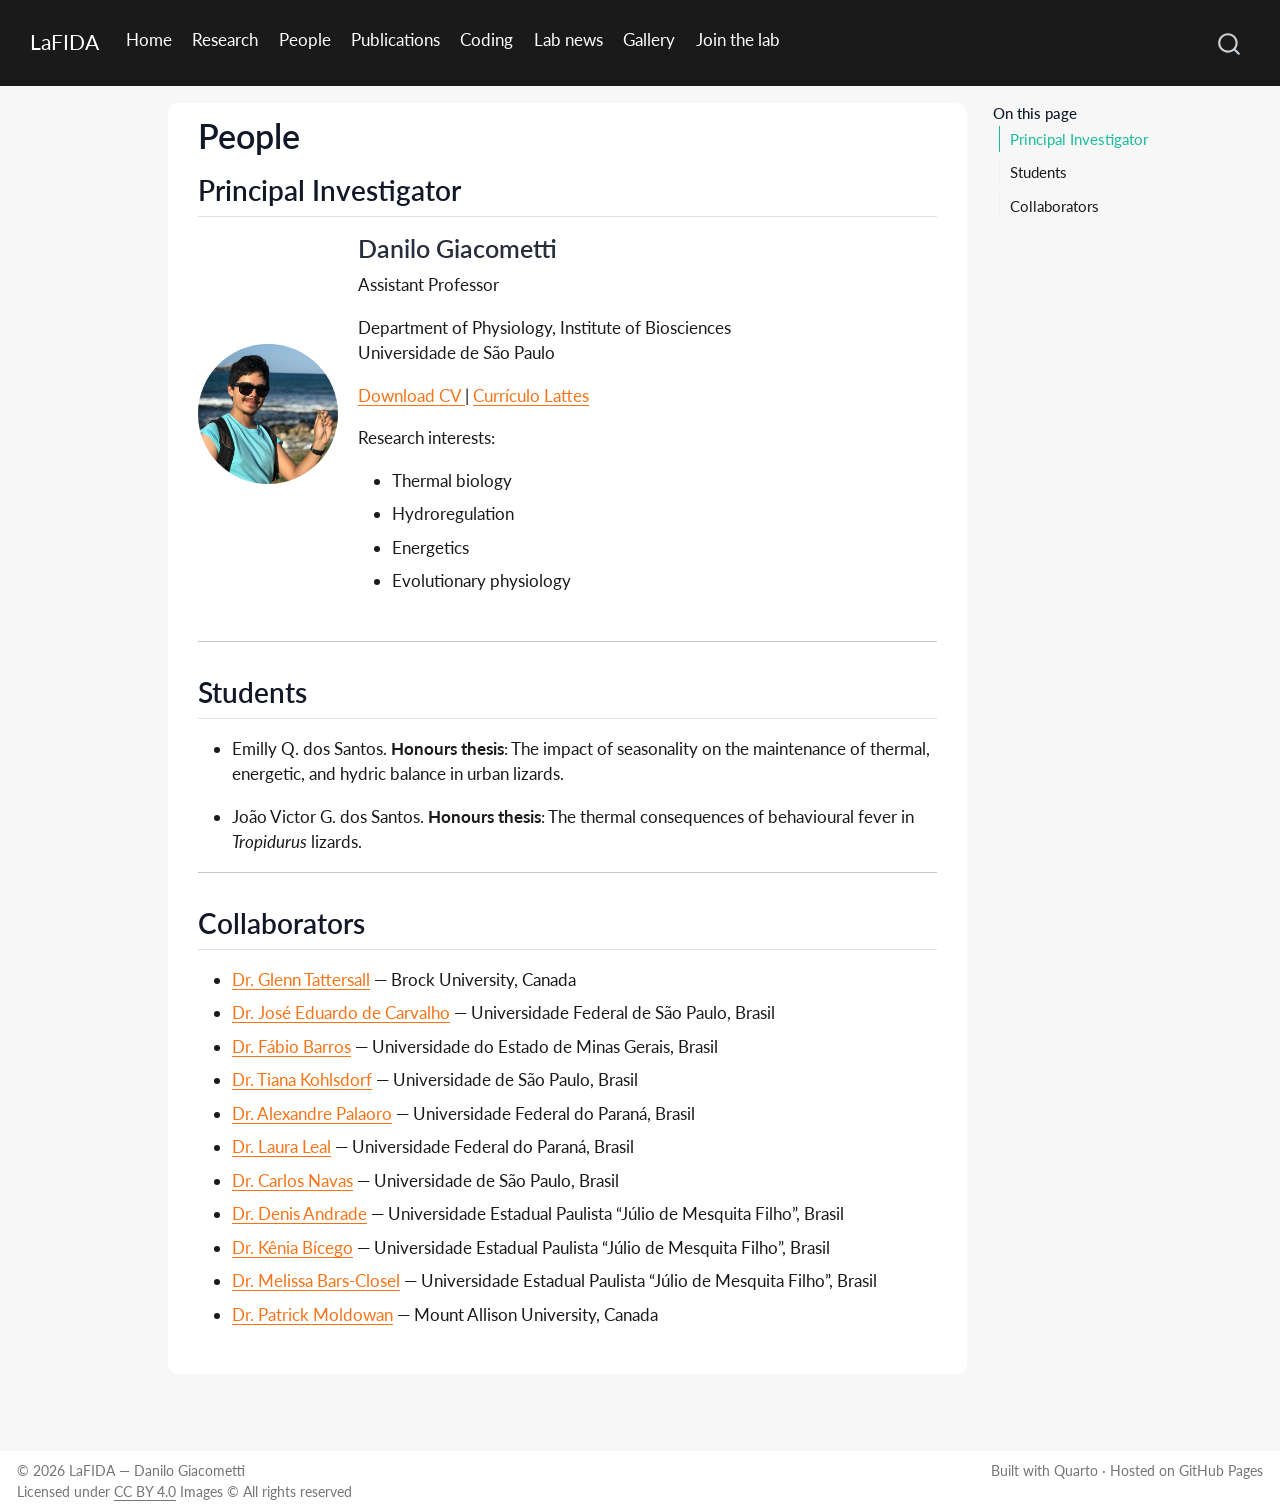
==== docs/people.html @ 8610ef66 "Initial LaFIDA website" ====
<!DOCTYPE html>
<html xmlns="http://www.w3.org/1999/xhtml" lang="en" xml:lang="en"><head>

<meta charset="utf-8">
<meta name="generator" content="quarto-1.9.38">

<meta name="viewport" content="width=device-width, initial-scale=1.0, user-scalable=yes">


<title>People – LaFIDA</title>
<style>
/* Default styles provided by pandoc.
** See https://pandoc.org/MANUAL.html#variables-for-html for config info.
*/
code{white-space: pre-wrap;}
span.smallcaps{font-variant: small-caps;}
div.columns{display: flex; gap: min(4vw, 1.5em);}
div.column{flex: auto; overflow-x: auto;}
div.hanging-indent{margin-left: 1.5em; text-indent: -1.5em;}
ul.task-list{list-style: none;}
ul.task-list li input[type="checkbox"] {
  width: 0.8em;
  margin: 0 0.8em 0.2em -1em; /* quarto-specific, see https://github.com/quarto-dev/quarto-cli/issues/4556 */ 
  vertical-align: middle;
}
</style>


<script src="site_libs/quarto-nav/quarto-nav.js"></script>
<script src="site_libs/quarto-nav/headroom.min.js"></script>
<script src="site_libs/clipboard/clipboard.min.js"></script>
<script src="site_libs/quarto-search/autocomplete.umd.js"></script>
<script src="site_libs/quarto-search/fuse.min.js"></script>
<script src="site_libs/quarto-search/quarto-search.js"></script>
<meta name="quarto:offset" content="./">
<script src="site_libs/quarto-html/quarto.js" type="module"></script>
<script src="site_libs/quarto-html/tabsets/tabsets.js" type="module"></script>
<script src="site_libs/quarto-html/popper.min.js"></script>
<script src="site_libs/quarto-html/tippy.umd.min.js"></script>
<script src="site_libs/quarto-html/anchor.min.js"></script>
<link href="site_libs/quarto-html/tippy.css" rel="stylesheet">
<link href="site_libs/quarto-html/quarto-syntax-highlighting-15634bcf2e68342d4ad2dfa704d543f6.css" rel="stylesheet" id="quarto-text-highlighting-styles">
<script src="site_libs/bootstrap/bootstrap.min.js"></script>
<link href="site_libs/bootstrap/bootstrap-icons.css" rel="stylesheet">
<link href="site_libs/bootstrap/bootstrap-6033a600180109c3731f6a886c29932c.min.css" rel="stylesheet" append-hash="true" id="quarto-bootstrap" data-mode="light">
<script id="quarto-search-options" type="application/json">{
  "location": "navbar",
  "copy-button": false,
  "collapse-after": 3,
  "panel-placement": "end",
  "type": "overlay",
  "limit": 50,
  "keyboard-shortcut": [
    "f",
    "/",
    "s"
  ],
  "show-item-context": false,
  "language": {
    "search-no-results-text": "No results",
    "search-matching-documents-text": "matching documents",
    "search-copy-link-title": "Copy link to search",
    "search-hide-matches-text": "Hide additional matches",
    "search-more-match-text": "more match in this document",
    "search-more-matches-text": "more matches in this document",
    "search-clear-button-title": "Clear",
    "search-text-placeholder": "",
    "search-detached-cancel-button-title": "Cancel",
    "search-submit-button-title": "Submit",
    "search-label": "Search"
  }
}</script>


<link rel="stylesheet" href="styles.css">
</head>

<body class="nav-fixed quarto-light">

<div id="quarto-search-results"></div>
  <header id="quarto-header" class="headroom fixed-top">
    <nav class="navbar navbar-expand-lg " data-bs-theme="dark">
      <div class="navbar-container container-fluid">
      <div class="navbar-brand-container mx-auto">
    <a class="navbar-brand" href="./index.html">
    <span class="navbar-title">LaFIDA</span>
    </a>
  </div>
            <div id="quarto-search" class="" title="Search"></div>
          <button class="navbar-toggler" type="button" data-bs-toggle="collapse" data-bs-target="#navbarCollapse" aria-controls="navbarCollapse" role="menu" aria-expanded="false" aria-label="Toggle navigation" onclick="if (window.quartoToggleHeadroom) { window.quartoToggleHeadroom(); }">
  <span class="navbar-toggler-icon"></span>
</button>
          <div class="collapse navbar-collapse" id="navbarCollapse">
            <ul class="navbar-nav navbar-nav-scroll me-auto">
  <li class="nav-item">
    <a class="nav-link" href="./index.html"> 
<span class="menu-text">Home</span></a>
  </li>  
  <li class="nav-item">
    <a class="nav-link" href="./research.html"> 
<span class="menu-text">Research</span></a>
  </li>  
  <li class="nav-item">
    <a class="nav-link active" href="./people.html" aria-current="page"> 
<span class="menu-text">People</span></a>
  </li>  
  <li class="nav-item">
    <a class="nav-link" href="./publications.html"> 
<span class="menu-text">Publications</span></a>
  </li>  
  <li class="nav-item">
    <a class="nav-link" href="./coding.html"> 
<span class="menu-text">Coding</span></a>
  </li>  
  <li class="nav-item">
    <a class="nav-link" href="./news.html"> 
<span class="menu-text">Lab news</span></a>
  </li>  
  <li class="nav-item">
    <a class="nav-link" href="./gallery.html"> 
<span class="menu-text">Gallery</span></a>
  </li>  
  <li class="nav-item">
    <a class="nav-link" href="./opportunities.html"> 
<span class="menu-text">Join the lab</span></a>
  </li>  
</ul>
          </div> <!-- /navcollapse -->
            <div class="quarto-navbar-tools">
</div>
      </div> <!-- /container-fluid -->
    </nav>
</header>
<!-- content -->
<div id="quarto-content" class="quarto-container page-columns page-rows-contents page-layout-article page-navbar">
<!-- sidebar -->
<!-- margin-sidebar -->
    <div id="quarto-margin-sidebar" class="sidebar margin-sidebar">
        <nav id="TOC" role="doc-toc" class="toc-active">
    <h2 id="toc-title">On this page</h2>
   
  <ul>
  <li><a href="#principal-investigator" id="toc-principal-investigator" class="nav-link active" data-scroll-target="#principal-investigator">Principal Investigator</a></li>
  <li><a href="#students" id="toc-students" class="nav-link" data-scroll-target="#students">Students</a></li>
  <li><a href="#collaborators" id="toc-collaborators" class="nav-link" data-scroll-target="#collaborators">Collaborators</a></li>
  </ul>
</nav>
    </div>
<!-- main -->
<main class="content" id="quarto-document-content">

<header id="title-block-header" class="quarto-title-block default">
<div class="quarto-title">
<h1 class="title">People</h1>
</div>



<div class="quarto-title-meta">

    
  
    
  </div>
  


</header>


<section id="principal-investigator" class="level2">
<h2 class="anchored" data-anchor-id="principal-investigator">Principal Investigator</h2>
<div class="person">
<p><img src="images/profile.png"></p>
<section id="danilo-giacometti" class="level3">
<h3 class="anchored" data-anchor-id="danilo-giacometti">Danilo Giacometti</h3>
<p>Assistant Professor</p>
<p>Department of Physiology, Institute of Biosciences<br>
Universidade de São Paulo</p>
<p><a href="https://drive.google.com/file/d/1U8S8K4FkQx3sZewidd0Of-b0QvsKRiwD/view?usp=sharing" target="_blank"> Download CV </a> | <a href="http://lattes.cnpq.br/7962343589657532" target="_blank"> Currículo Lattes </a></p>
<p>Research interests:</p>
<ul>
<li>Thermal biology<br>
</li>
<li>Hydroregulation<br>
</li>
<li>Energetics<br>
</li>
<li>Evolutionary physiology</li>
</ul>
</section>
</div>
<hr>
</section>
<section id="students" class="level2">
<h2 class="anchored" data-anchor-id="students">Students</h2>
<ul>
<li><p>Emilly Q. dos Santos. <strong>Honours thesis</strong>: The impact of seasonality on the maintenance of thermal, energetic, and hydric balance in urban lizards.</p></li>
<li><p>João Victor G. dos Santos. <strong>Honours thesis</strong>: The thermal consequences of behavioural fever in <em>Tropidurus</em> lizards.</p></li>
</ul>
<hr>
</section>
<section id="collaborators" class="level2">
<h2 class="anchored" data-anchor-id="collaborators">Collaborators</h2>
<ul>
<li>
<a href="https://tattersalllab.com/" target="_blank">Dr.&nbsp;Glenn Tattersall</a> — Brock University, Canada
</li>
<li>
<a href="https://jecarvalho7.wixsite.com/carvalholabunifesp" target="_blank">Dr.&nbsp;José Eduardo de Carvalho</a> — Universidade Federal de São Paulo, Brasil
</li>
<li>
<a href="https://www.instagram.com/lecofis_uemg/" target="_blank">Dr.&nbsp;Fábio Barros</a> — Universidade do Estado de Minas Gerais, Brasil
</li>
<li>
<a href="https://sites.usp.br/kohlsdorflab/" target="_blank">Dr.&nbsp;Tiana Kohlsdorf</a> — Universidade de São Paulo, Brasil
</li>
<li>
<a href="https://evomorfo.ufpr.br/" target="_blank">Dr.&nbsp;Alexandre Palaoro</a> — Universidade Federal do Paraná, Brasil
</li>
<li>
<a href="https://leemlab.weebly.com" target="_blank">Dr.&nbsp;Laura Leal</a> — Universidade Federal do Paraná, Brasil
</li>
<li>
<a href="https://www.ib.usp.br/telefones-ib/docentes-ib/64-carlos-arturo-navas-iannini.html" target="_blank">Dr.&nbsp;Carlos Navas</a> — Universidade de São Paulo, Brasil
</li>
<li>
<a href="https://www.unesp.br/portaldocentes/docentes/156780?lang=pt_BR" target="_blank">Dr.&nbsp;Denis Andrade</a> — Universidade Estadual Paulista “Júlio de Mesquita Filho”, Brasil
</li>
<li>
<a href="https://keniabicegolab.com/" target="_blank">Dr.&nbsp;Kênia Bícego</a> — Universidade Estadual Paulista “Júlio de Mesquita Filho”, Brasil
</li>
<li>
<a href="https://scholar.google.com/citations?user=4WSMITAAAAAJ&amp;hl=en" target="_blank">Dr.&nbsp;Melissa Bars-Closel</a> — Universidade Estadual Paulista “Júlio de Mesquita Filho”, Brasil
</li>
<li>
<a href="https://patrickmoldowan.weebly.com/" target="_blank">Dr.&nbsp;Patrick Moldowan</a> — Mount Allison University, Canada
</li>
</ul>


</section>

</main> <!-- /main -->
<script id="quarto-html-after-body" type="application/javascript">
  window.document.addEventListener("DOMContentLoaded", function (event) {
    const icon = "";
    const anchorJS = new window.AnchorJS();
    anchorJS.options = {
      placement: 'right',
      icon: icon
    };
    anchorJS.add('.anchored');
    const isCodeAnnotation = (el) => {
      for (const clz of el.classList) {
        if (clz.startsWith('code-annotation-')) {                     
          return true;
        }
      }
      return false;
    }
    const onCopySuccess = function(e) {
      // button target
      const button = e.trigger;
      // don't keep focus
      button.blur();
      // flash "checked"
      button.classList.add('code-copy-button-checked');
      var currentTitle = button.getAttribute("title");
      button.setAttribute("title", "Copied!");
      let tooltip;
      if (window.bootstrap) {
        button.setAttribute("data-bs-toggle", "tooltip");
        button.setAttribute("data-bs-placement", "left");
        button.setAttribute("data-bs-title", "Copied!");
        tooltip = new bootstrap.Tooltip(button, 
          { trigger: "manual", 
            customClass: "code-copy-button-tooltip",
            offset: [0, -8]});
        tooltip.show();    
      }
      setTimeout(function() {
        if (tooltip) {
          tooltip.hide();
          button.removeAttribute("data-bs-title");
          button.removeAttribute("data-bs-toggle");
          button.removeAttribute("data-bs-placement");
        }
        button.setAttribute("title", currentTitle);
        button.classList.remove('code-copy-button-checked');
      }, 1000);
      // clear code selection
      e.clearSelection();
    }
    const getTextToCopy = function(trigger) {
      const outerScaffold = trigger.parentElement.cloneNode(true);
      const codeEl = outerScaffold.querySelector('code');
      for (const childEl of codeEl.children) {
        if (isCodeAnnotation(childEl)) {
          childEl.remove();
        }
      }
      return codeEl.innerText;
    }
    const clipboard = new window.ClipboardJS('.code-copy-button:not([data-in-quarto-modal])', {
      text: getTextToCopy
    });
    clipboard.on('success', onCopySuccess);
    if (window.document.getElementById('quarto-embedded-source-code-modal')) {
      const clipboardModal = new window.ClipboardJS('.code-copy-button[data-in-quarto-modal]', {
        text: getTextToCopy,
        container: window.document.getElementById('quarto-embedded-source-code-modal')
      });
      clipboardModal.on('success', onCopySuccess);
    }
      var localhostRegex = new RegExp(/^(?:http|https):\/\/localhost\:?[0-9]*\//);
      var mailtoRegex = new RegExp(/^mailto:/);
        var filterRegex = new RegExp('/' + window.location.host + '/');
      var isInternal = (href) => {
          return filterRegex.test(href) || localhostRegex.test(href) || mailtoRegex.test(href);
      }
      // Inspect non-navigation links and adorn them if external
     var links = window.document.querySelectorAll('a[href]:not(.nav-link):not(.navbar-brand):not(.toc-action):not(.sidebar-link):not(.sidebar-item-toggle):not(.pagination-link):not(.no-external):not([aria-hidden]):not(.dropdown-item):not(.quarto-navigation-tool):not(.about-link)');
      for (var i=0; i<links.length; i++) {
        const link = links[i];
        if (!isInternal(link.href)) {
          // undo the damage that might have been done by quarto-nav.js in the case of
          // links that we want to consider external
          if (link.dataset.originalHref !== undefined) {
            link.href = link.dataset.originalHref;
          }
        }
      }
    function tippyHover(el, contentFn, onTriggerFn, onUntriggerFn) {
      const config = {
        allowHTML: true,
        maxWidth: 500,
        delay: 100,
        arrow: false,
        appendTo: function(el) {
            return el.parentElement;
        },
        interactive: true,
        interactiveBorder: 10,
        theme: 'quarto',
        placement: 'bottom-start',
      };
      if (contentFn) {
        config.content = contentFn;
      }
      if (onTriggerFn) {
        config.onTrigger = onTriggerFn;
      }
      if (onUntriggerFn) {
        config.onUntrigger = onUntriggerFn;
      }
      window.tippy(el, config); 
    }
    const noterefs = window.document.querySelectorAll('a[role="doc-noteref"]');
    for (var i=0; i<noterefs.length; i++) {
      const ref = noterefs[i];
      tippyHover(ref, function() {
        // use id or data attribute instead here
        let href = ref.getAttribute('data-footnote-href') || ref.getAttribute('href');
        try { href = new URL(href).hash; } catch {}
        const id = href.replace(/^#\/?/, "");
        const note = window.document.getElementById(id);
        if (note) {
          return note.innerHTML;
        } else {
          return "";
        }
      });
    }
    const xrefs = window.document.querySelectorAll('a.quarto-xref');
    const processXRef = (id, note) => {
      // Strip column container classes
      const stripColumnClz = (el) => {
        el.classList.remove("page-full", "page-columns");
        if (el.children) {
          for (const child of el.children) {
            stripColumnClz(child);
          }
        }
      }
      stripColumnClz(note)
      if (id === null || id.startsWith('sec-')) {
        // Special case sections, only their first couple elements
        const container = document.createElement("div");
        if (note.children && note.children.length > 2) {
          container.appendChild(note.children[0].cloneNode(true));
          for (let i = 1; i < note.children.length; i++) {
            const child = note.children[i];
            if (child.tagName === "P" && child.innerText === "") {
              continue;
            } else {
              container.appendChild(child.cloneNode(true));
              break;
            }
          }
          if (window.Quarto?.typesetMath) {
            window.Quarto.typesetMath(container);
          }
          return container.innerHTML
        } else {
          if (window.Quarto?.typesetMath) {
            window.Quarto.typesetMath(note);
          }
          return note.innerHTML;
        }
      } else {
        // Remove any anchor links if they are present
        const anchorLink = note.querySelector('a.anchorjs-link');
        if (anchorLink) {
          anchorLink.remove();
        }
        if (window.Quarto?.typesetMath) {
          window.Quarto.typesetMath(note);
        }
        if (note.classList.contains("callout")) {
          return note.outerHTML;
        } else {
          return note.innerHTML;
        }
      }
    }
    for (var i=0; i<xrefs.length; i++) {
      const xref = xrefs[i];
      tippyHover(xref, undefined, function(instance) {
        instance.disable();
        let url = xref.getAttribute('href');
        let hash = undefined; 
        if (url.startsWith('#')) {
          hash = url;
        } else {
          try { hash = new URL(url).hash; } catch {}
        }
        if (hash) {
          const id = hash.replace(/^#\/?/, "");
          const note = window.document.getElementById(id);
          if (note !== null) {
            try {
              const html = processXRef(id, note.cloneNode(true));
              instance.setContent(html);
            } finally {
              instance.enable();
              instance.show();
            }
          } else {
            // See if we can fetch this
            fetch(url.split('#')[0])
            .then(res => res.text())
            .then(html => {
              const parser = new DOMParser();
              const htmlDoc = parser.parseFromString(html, "text/html");
              const note = htmlDoc.getElementById(id);
              if (note !== null) {
                const html = processXRef(id, note);
                instance.setContent(html);
              } 
            }).finally(() => {
              instance.enable();
              instance.show();
            });
          }
        } else {
          // See if we can fetch a full url (with no hash to target)
          // This is a special case and we should probably do some content thinning / targeting
          fetch(url)
          .then(res => res.text())
          .then(html => {
            const parser = new DOMParser();
            const htmlDoc = parser.parseFromString(html, "text/html");
            const note = htmlDoc.querySelector('main.content');
            if (note !== null) {
              // This should only happen for chapter cross references
              // (since there is no id in the URL)
              // remove the first header
              if (note.children.length > 0 && note.children[0].tagName === "HEADER") {
                note.children[0].remove();
              }
              const html = processXRef(null, note);
              instance.setContent(html);
            } 
          }).finally(() => {
            instance.enable();
            instance.show();
          });
        }
      }, function(instance) {
      });
    }
        let selectedAnnoteEl;
        const selectorForAnnotation = ( cell, annotation) => {
          let cellAttr = 'data-code-cell="' + cell + '"';
          let lineAttr = 'data-code-annotation="' +  annotation + '"';
          const selector = 'span[' + cellAttr + '][' + lineAttr + ']';
          return selector;
        }
        const selectCodeLines = (annoteEl) => {
          const doc = window.document;
          const targetCell = annoteEl.getAttribute("data-target-cell");
          const targetAnnotation = annoteEl.getAttribute("data-target-annotation");
          const annoteSpan = window.document.querySelector(selectorForAnnotation(targetCell, targetAnnotation));
          const lines = annoteSpan.getAttribute("data-code-lines").split(",");
          const lineIds = lines.map((line) => {
            return targetCell + "-" + line;
          })
          let top = null;
          let height = null;
          let parent = null;
          if (lineIds.length > 0) {
              //compute the position of the single el (top and bottom and make a div)
              const el = window.document.getElementById(lineIds[0]);
              top = el.offsetTop;
              height = el.offsetHeight;
              parent = el.parentElement.parentElement;
            if (lineIds.length > 1) {
              const lastEl = window.document.getElementById(lineIds[lineIds.length - 1]);
              const bottom = lastEl.offsetTop + lastEl.offsetHeight;
              height = bottom - top;
            }
            if (top !== null && height !== null && parent !== null) {
              // cook up a div (if necessary) and position it 
              let div = window.document.getElementById("code-annotation-line-highlight");
              if (div === null) {
                div = window.document.createElement("div");
                div.setAttribute("id", "code-annotation-line-highlight");
                div.style.position = 'absolute';
                parent.appendChild(div);
              }
              div.style.top = top - 2 + "px";
              div.style.height = height + 4 + "px";
              div.style.left = 0;
              let gutterDiv = window.document.getElementById("code-annotation-line-highlight-gutter");
              if (gutterDiv === null) {
                gutterDiv = window.document.createElement("div");
                gutterDiv.setAttribute("id", "code-annotation-line-highlight-gutter");
                gutterDiv.style.position = 'absolute';
                const codeCell = window.document.getElementById(targetCell);
                const gutter = codeCell.querySelector('.code-annotation-gutter');
                gutter.appendChild(gutterDiv);
              }
              gutterDiv.style.top = top - 2 + "px";
              gutterDiv.style.height = height + 4 + "px";
            }
            selectedAnnoteEl = annoteEl;
          }
        };
        const unselectCodeLines = () => {
          const elementsIds = ["code-annotation-line-highlight", "code-annotation-line-highlight-gutter"];
          elementsIds.forEach((elId) => {
            const div = window.document.getElementById(elId);
            if (div) {
              div.remove();
            }
          });
          selectedAnnoteEl = undefined;
        };
          // Handle positioning of the toggle
      window.addEventListener(
        "resize",
        throttle(() => {
          elRect = undefined;
          if (selectedAnnoteEl) {
            selectCodeLines(selectedAnnoteEl);
          }
        }, 10)
      );
      function throttle(fn, ms) {
      let throttle = false;
      let timer;
        return (...args) => {
          if(!throttle) { // first call gets through
              fn.apply(this, args);
              throttle = true;
          } else { // all the others get throttled
              if(timer) clearTimeout(timer); // cancel #2
              timer = setTimeout(() => {
                fn.apply(this, args);
                timer = throttle = false;
              }, ms);
          }
        };
      }
        // Attach click handler to the DT
        const annoteDls = window.document.querySelectorAll('dt[data-target-cell]');
        for (const annoteDlNode of annoteDls) {
          annoteDlNode.addEventListener('click', (event) => {
            const clickedEl = event.target;
            if (clickedEl !== selectedAnnoteEl) {
              unselectCodeLines();
              const activeEl = window.document.querySelector('dt[data-target-cell].code-annotation-active');
              if (activeEl) {
                activeEl.classList.remove('code-annotation-active');
              }
              selectCodeLines(clickedEl);
              clickedEl.classList.add('code-annotation-active');
            } else {
              // Unselect the line
              unselectCodeLines();
              clickedEl.classList.remove('code-annotation-active');
            }
          });
        }
    const findCites = (el) => {
      const parentEl = el.parentElement;
      if (parentEl) {
        const cites = parentEl.dataset.cites;
        if (cites) {
          return {
            el,
            cites: cites.split(' ')
          };
        } else {
          return findCites(el.parentElement)
        }
      } else {
        return undefined;
      }
    };
    var bibliorefs = window.document.querySelectorAll('a[role="doc-biblioref"]');
    for (var i=0; i<bibliorefs.length; i++) {
      const ref = bibliorefs[i];
      const citeInfo = findCites(ref);
      if (citeInfo) {
        tippyHover(citeInfo.el, function() {
          var popup = window.document.createElement('div');
          citeInfo.cites.forEach(function(cite) {
            var citeDiv = window.document.createElement('div');
            citeDiv.classList.add('hanging-indent');
            citeDiv.classList.add('csl-entry');
            var biblioDiv = window.document.getElementById('ref-' + cite);
            if (biblioDiv) {
              citeDiv.innerHTML = biblioDiv.innerHTML;
            }
            popup.appendChild(citeDiv);
          });
          return popup.innerHTML;
        });
      }
    }
  });
  </script>
</div> <!-- /content -->
<footer class="footer">
  <div class="nav-footer">
    <div class="nav-footer-left">
<p>© 2026 LaFIDA — Danilo Giacometti<br>
Licensed under <a href="https://creativecommons.org/licenses/by/4.0/">CC BY 4.0</a> Images © All rights reserved</p>
</div>   
    <div class="nav-footer-center">
      &nbsp;
    </div>
    <div class="nav-footer-right">
<p>Built with Quarto · Hosted on GitHub Pages</p>
</div>
  </div>
</footer>




</body></html>
---- docs/site_libs/quarto-html/tippy.css ----
.tippy-box[data-animation=fade][data-state=hidden]{opacity:0}[data-tippy-root]{max-width:calc(100vw - 10px)}.tippy-box{position:relative;background-color:#333;color:#fff;border-radius:4px;font-size:14px;line-height:1.4;white-space:normal;outline:0;transition-property:transform,visibility,opacity}.tippy-box[data-placement^=top]>.tippy-arrow{bottom:0}.tippy-box[data-placement^=top]>.tippy-arrow:before{bottom:-7px;left:0;border-width:8px 8px 0;border-top-color:initial;transform-origin:center top}.tippy-box[data-placement^=bottom]>.tippy-arrow{top:0}.tippy-box[data-placement^=bottom]>.tippy-arrow:before{top:-7px;left:0;border-width:0 8px 8px;border-bottom-color:initial;transform-origin:center bottom}.tippy-box[data-placement^=left]>.tippy-arrow{right:0}.tippy-box[data-placement^=left]>.tippy-arrow:before{border-width:8px 0 8px 8px;border-left-color:initial;right:-7px;transform-origin:center left}.tippy-box[data-placement^=right]>.tippy-arrow{left:0}.tippy-box[data-placement^=right]>.tippy-arrow:before{left:-7px;border-width:8px 8px 8px 0;border-right-color:initial;transform-origin:center right}.tippy-box[data-inertia][data-state=visible]{transition-timing-function:cubic-bezier(.54,1.5,.38,1.11)}.tippy-arrow{width:16px;height:16px;color:#333}.tippy-arrow:before{content:"";position:absolute;border-color:transparent;border-style:solid}.tippy-content{position:relative;padding:5px 9px;z-index:1}
---- docs/site_libs/quarto-html/quarto-syntax-highlighting-15634bcf2e68342d4ad2dfa704d543f6.css ----
/* quarto syntax highlight colors */
:root {
  --quarto-hl-ot-color: #003B4F;
  --quarto-hl-at-color: #657422;
  --quarto-hl-ss-color: #20794D;
  --quarto-hl-an-color: #5E5E5E;
  --quarto-hl-fu-color: #4758AB;
  --quarto-hl-st-color: #20794D;
  --quarto-hl-cf-color: #003B4F;
  --quarto-hl-op-color: #5E5E5E;
  --quarto-hl-er-color: #AD0000;
  --quarto-hl-bn-color: #AD0000;
  --quarto-hl-al-color: #AD0000;
  --quarto-hl-va-color: #111111;
  --quarto-hl-bu-color: inherit;
  --quarto-hl-ex-color: inherit;
  --quarto-hl-pp-color: #AD0000;
  --quarto-hl-in-color: #5E5E5E;
  --quarto-hl-vs-color: #20794D;
  --quarto-hl-wa-color: #5E5E5E;
  --quarto-hl-do-color: #5E5E5E;
  --quarto-hl-im-color: #00769E;
  --quarto-hl-ch-color: #20794D;
  --quarto-hl-dt-color: #AD0000;
  --quarto-hl-fl-color: #AD0000;
  --quarto-hl-co-color: #5E5E5E;
  --quarto-hl-cv-color: #5E5E5E;
  --quarto-hl-cn-color: #8f5902;
  --quarto-hl-sc-color: #5E5E5E;
  --quarto-hl-dv-color: #AD0000;
  --quarto-hl-kw-color: #003B4F;
}

/* other quarto variables */
:root {
  --quarto-font-monospace: SFMono-Regular, Menlo, Monaco, Consolas, "Liberation Mono", "Courier New", monospace;
}

/* syntax highlight based on Pandoc's rules */
pre > code.sourceCode > span {
  color: #003B4F;
}

code.sourceCode > span {
  color: #003B4F;
}

div.sourceCode,
div.sourceCode pre.sourceCode {
  color: #003B4F;
}

/* Normal */
code span {
  color: #003B4F;
}

/* Alert */
code span.al {
  color: #AD0000;
  font-style: inherit;
}

/* Annotation */
code span.an {
  color: #5E5E5E;
  font-style: inherit;
}

/* Attribute */
code span.at {
  color: #657422;
  font-style: inherit;
}

/* BaseN */
code span.bn {
  color: #AD0000;
  font-style: inherit;
}

/* BuiltIn */
code span.bu {
  font-style: inherit;
}

/* ControlFlow */
code span.cf {
  color: #003B4F;
  font-weight: bold;
  font-style: inherit;
}

/* Char */
code span.ch {
  color: #20794D;
  font-style: inherit;
}

/* Constant */
code span.cn {
  color: #8f5902;
  font-style: inherit;
}

/* Comment */
code span.co {
  color: #5E5E5E;
  font-style: inherit;
}

/* CommentVar */
code span.cv {
  color: #5E5E5E;
  font-style: italic;
}

/* Documentation */
code span.do {
  color: #5E5E5E;
  font-style: italic;
}

/* DataType */
code span.dt {
  color: #AD0000;
  font-style: inherit;
}

/* DecVal */
code span.dv {
  color: #AD0000;
  font-style: inherit;
}

/* Error */
code span.er {
  color: #AD0000;
  font-style: inherit;
}

/* Extension */
code span.ex {
  font-style: inherit;
}

/* Float */
code span.fl {
  color: #AD0000;
  font-style: inherit;
}

/* Function */
code span.fu {
  color: #4758AB;
  font-style: inherit;
}

/* Import */
code span.im {
  color: #00769E;
  font-style: inherit;
}

/* Information */
code span.in {
  color: #5E5E5E;
  font-style: inherit;
}

/* Keyword */
code span.kw {
  color: #003B4F;
  font-weight: bold;
  font-style: inherit;
}

/* Operator */
code span.op {
  color: #5E5E5E;
  font-style: inherit;
}

/* Other */
code span.ot {
  color: #003B4F;
  font-style: inherit;
}

/* Preprocessor */
code span.pp {
  color: #AD0000;
  font-style: inherit;
}

/* SpecialChar */
code span.sc {
  color: #5E5E5E;
  font-style: inherit;
}

/* SpecialString */
code span.ss {
  color: #20794D;
  font-style: inherit;
}

/* String */
code span.st {
  color: #20794D;
  font-style: inherit;
}

/* Variable */
code span.va {
  color: #111111;
  font-style: inherit;
}

/* VerbatimString */
code span.vs {
  color: #20794D;
  font-style: inherit;
}

/* Warning */
code span.wa {
  color: #5E5E5E;
  font-style: italic;
}

.prevent-inlining {
  content: "</";
}

/*# sourceMappingURL=f23921c56f73e400b49028c9186a1aa0.css.map */
---- docs/styles.css ----
/* Background */
body {
  background-color: #F7F7F7;
  color: #1A1A1A;
}

/* Content area */
main {
  background-color: #FFFFFF;
  padding: 30px;
  border-radius: 10px;
}

/* Navbar */
.navbar {
  background-color: #1A1A1A;
}

.navbar a {
  color: white !important;
}

/* Links (primary accent) */
a {
  color: #F97316;
}

a:hover {
  color: #EA580C;
}

/* Headings */
h1, h2, h3 {
  color: #111827;
}

.social-icons {
  display: flex;
  flex-direction: row;
  justify-content: center;  /* ← THIS centers horizontally */
  align-items: center;
  gap: 15px;           /* space between icons */
  flex-wrap: nowrap;   /* keeps everything in ONE row */
}

.social-icons img {
  width: 38px;
  height: 38px;
}

.person {
  display: flex;
  align-items: center;
  gap: 20px;
  margin-bottom: 30px;
}

.person img {
  width: 140px;
  height: 140px;
  object-fit: cover;
  border-radius: 50%;
}

.person div {
  max-width: 600px;
}

.cv-button {
  display: inline-block;
  margin-top: 10px;
  padding: 8px 14px;
  background-color: #F97316;
  color: white;
  border-radius: 6px;
  text-decoration: none;
  font-weight: 500;
}

.cv-button:hover {
  background-color: #EA580C;
}

ul li {
  margin-bottom: 8px;
}

.repo-card {
  border: 1px solid #e5e7eb;
  border-radius: 10px;
  padding: 16px;
  margin-top: 15px;
}

.repo-card a {
  display: inline-block;
  margin-top: 8px;
  color: #F97316;
  font-weight: 500;
  text-decoration: none;
}

.repo-card a:hover {
  text-decoration: underline;
}

.github-link a {
  display: flex;
  align-items: center;
  gap: 10px;
  text-decoration: none;
}

.github-icon {
  width: 60px;
  height: auto;
}

.email-link {
  color: #F97316;
  font-weight: 500;
  text-decoration: none;
}

.email-link:hover {
  text-decoration: underline;
}

.columns {
  margin-bottom: 30px;
}

.column img {
  border-radius: 8px;
}

h3 {
  margin-top: 0;
}

.columns {
  border: 1px solid #e5e7eb;
  border-radius: 12px;
  padding: 15px;
}

.carousel {
  display: flex !important;
  flex-direction: row;
  overflow-x: auto;
  gap: 15px;
  padding: 10px 0;
  scroll-snap-type: x mandatory;
}

.carousel img {
  height: 400px;
  border-radius: 10px;
  flex-shrink: 0;
  scroll-snap-align: center;
}


.carousel {
  scroll-padding-left: 20px;
}
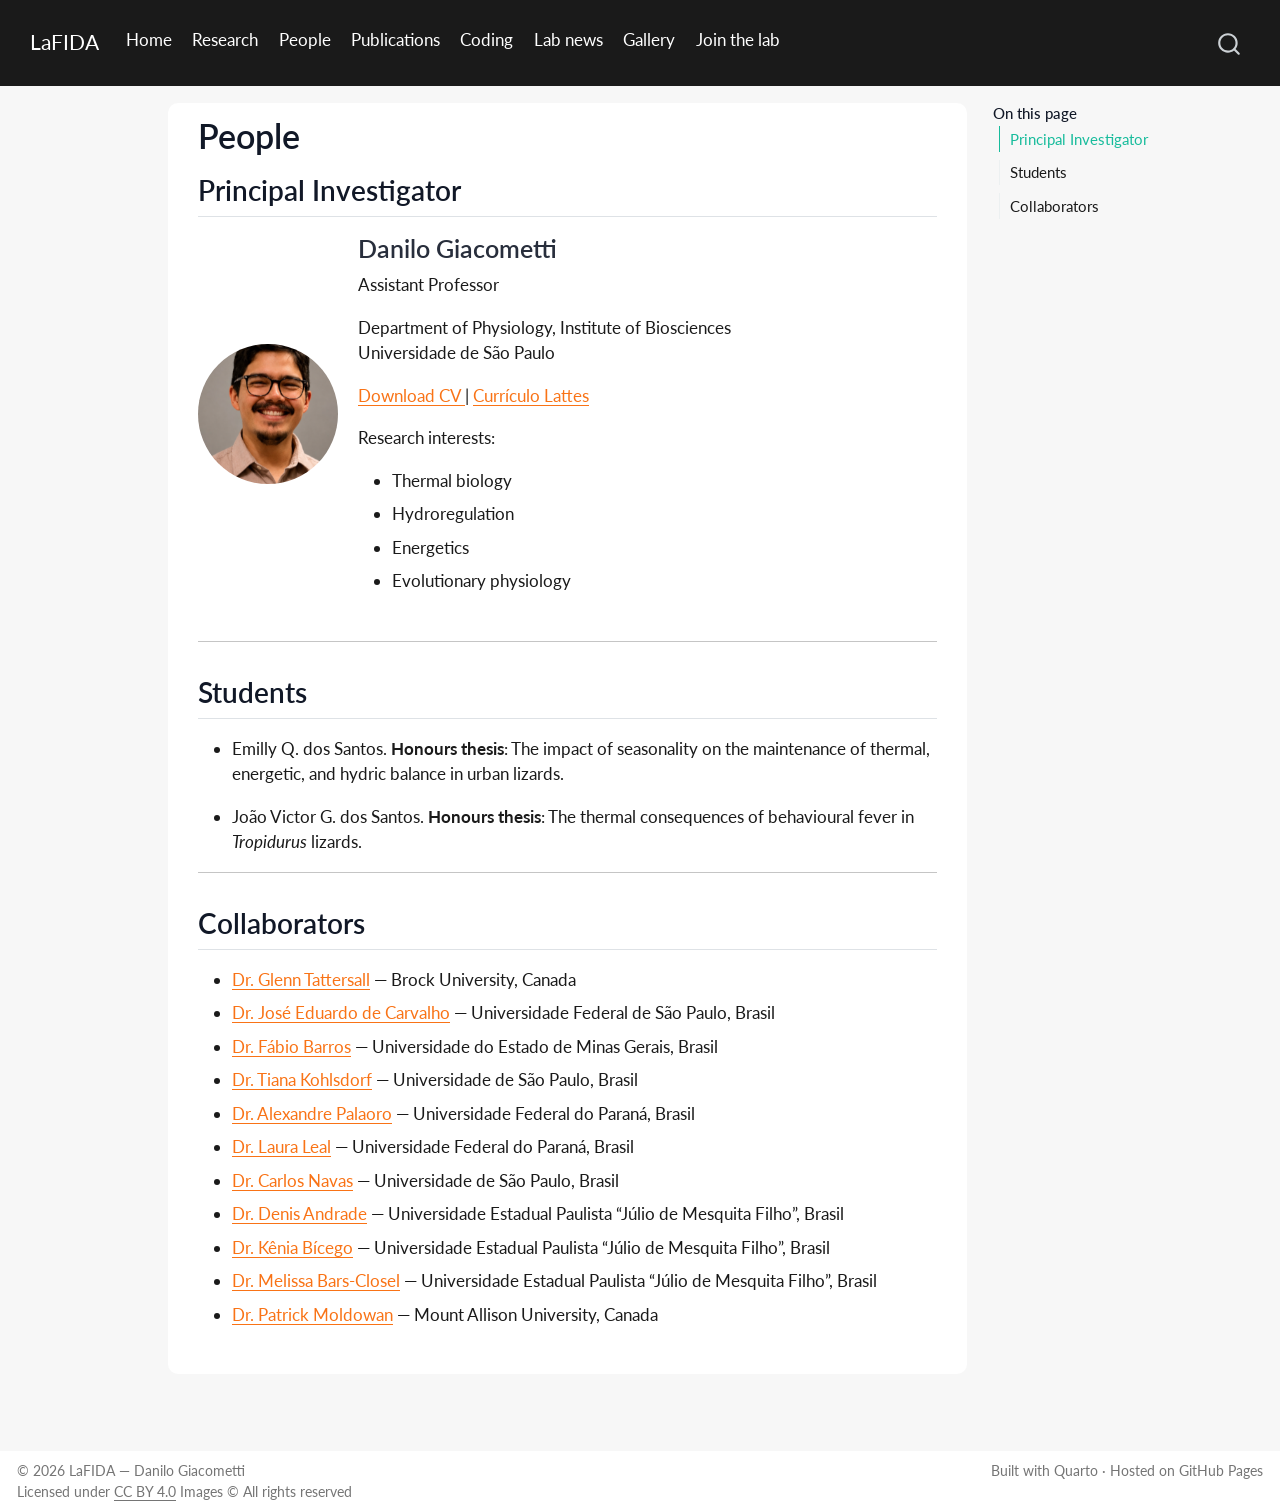
==== commit 7b291bc6: "Update website" ====
--- a/docs/people.html
+++ b/docs/people.html
@@ -33,6 +33,7 @@
 <script src="site_libs/quarto-search/fuse.min.js"></script>
 <script src="site_libs/quarto-search/quarto-search.js"></script>
 <meta name="quarto:offset" content="./">
+<link href="./images/favicon.png" rel="icon" type="image/png">
 <script src="site_libs/quarto-html/quarto.js" type="module"></script>
 <script src="site_libs/quarto-html/tabsets/tabsets.js" type="module"></script>
 <script src="site_libs/quarto-html/popper.min.js"></script>
@@ -73,6 +74,12 @@
 
 
 <link rel="stylesheet" href="styles.css">
+<meta property="og:title" content="People – LaFIDA">
+<meta property="og:image" content="https://lafida.ib.usp.br/images/profile.png">
+<meta property="og:site_name" content="LaFIDA">
+<meta property="og:image:height" content="300">
+<meta property="og:image:width" content="200">
+<link rel="canonical" href="https://lafida.ib.usp.br/people.html">
 </head>
 
 <body class="nav-fixed quarto-light">
@@ -315,7 +322,7 @@
     }
       var localhostRegex = new RegExp(/^(?:http|https):\/\/localhost\:?[0-9]*\//);
       var mailtoRegex = new RegExp(/^mailto:/);
-        var filterRegex = new RegExp('/' + window.location.host + '/');
+        var filterRegex = new RegExp("https:\/\/lafida\.ib\.usp\.br");
       var isInternal = (href) => {
           return filterRegex.test(href) || localhostRegex.test(href) || mailtoRegex.test(href);
       }
